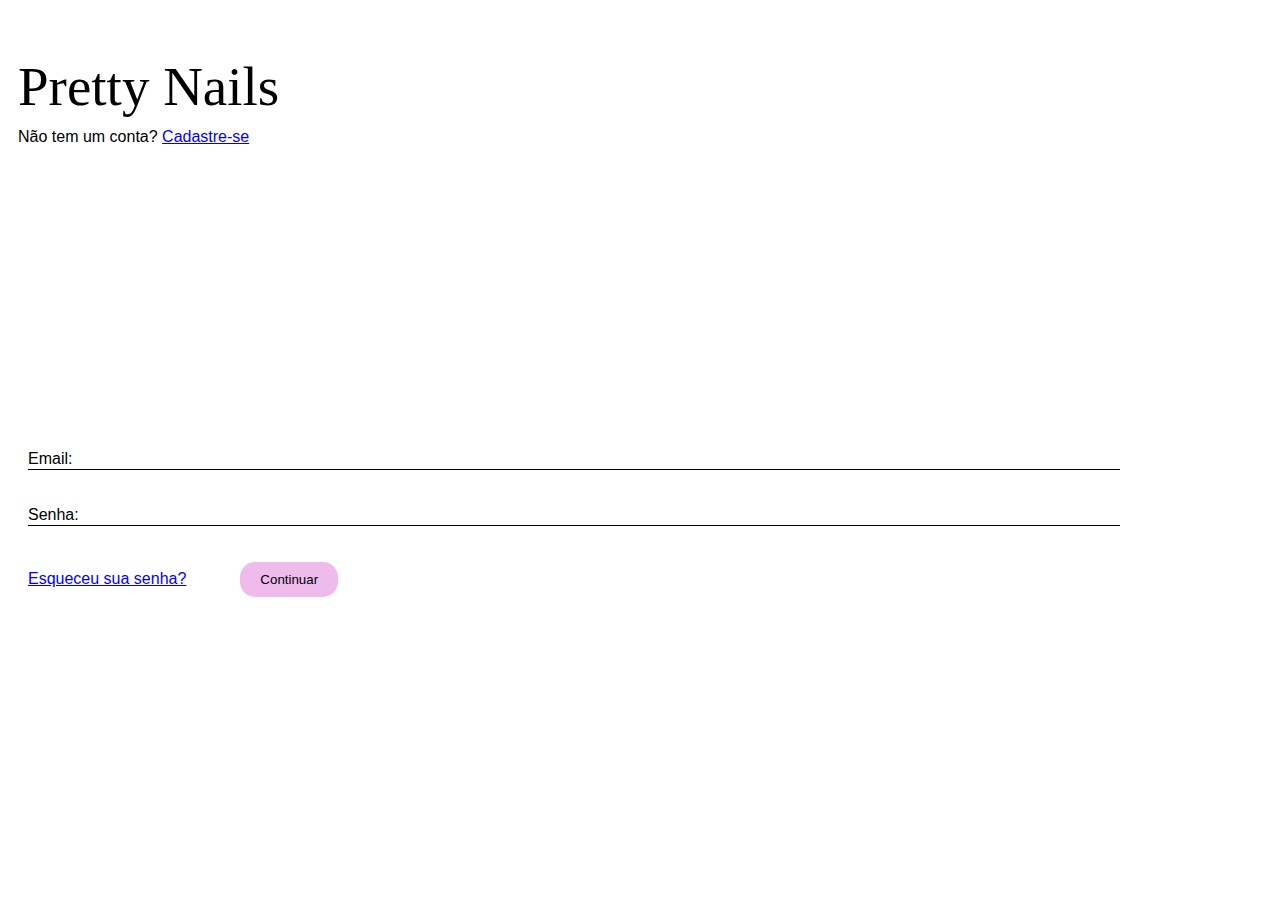
==== login.html @ 78f5f1a3 "Add files via upload" ====
<!DOCTYPE html>
<html lang="pt-br">
<head>
    <meta charset="UTF-8">
    <meta name="viewport" content="width=device-width, initial-scale=1.0">
    <title>Pretty Nails</title>
    <link rel="stylesheet" href="login.css">
    <link href="https://db.onlinewebfonts.com/c/317a953648270ae836a6c0fd507bbc61?family=Arrius+W00+Regular" rel="stylesheet">

</head>
<body>
    <p class="titulo"> Pretty Nails </p>
    <p class="sub-titulo">Não tem um conta?  <a href="">Cadastre-se</a></p>
    <div class="conteiner">
        <img src="img/logo Pretty nails.jpeg" alt="">
    </div>

    <!--formulario-->
    <br><br>
    <div class="box">
        <form action="">
        
            <div class="inputBox">
                <input type="text" name="email" id="email" class="inputUser" required>
                <label for="name" class="labelInput">Email:</label>
            </div>
            <br><br>
            <div class="inputBox">
                <input type="password" name="senha" id="email" class="inputUser" required>
                <label for="senha" class="labelInput">Senha:</label>
            </div>
            <br><br>
            <div class="botao">
                <a href="">Esqueceu sua senha?</a>
                <button type="submit">Continuar</button>
            </div>
        </form>
    </div>
    
</body>
</html>
---- login.css ----
.conteiner{
    margin-top: 10%;
    display: flex;
    align-items: center;
    justify-content: center;
    width: 100%;
    
}

body a{
    color: blue;
}

img{
    border-radius: 100%; 
    width: 70%;
    height: auto;
    margin-top: 10%;
}

.titulo{
    color: black;
    margin-left: 10px;
    font-size: 55px;
    font-family: "Arrius W00 Regular";
}
.sub-titulo{
    font-family: Arial, Helvetica, sans-serif;
    margin-left: 10px;
    margin-top: -45px;
}

.box{
    color: rgb(0, 0, 0);
    position: absolute;
    padding: 15px;
    border-radius: 15px;
    width: 85%;
    margin-left: 5px;
}

.inputBox{
    position: relative;
}
.inputUser{
    background: none;
    border: none;
    border-bottom: 1px solid rgb(0, 0, 0);
    outline: none;
    color: rgb(0, 0, 0);
    font-size: 15px;
    width: 100%;
    
}
.labelInput{
    font-family: Arial, Helvetica, sans-serif;
    position: absolute;
    top: 0px;
    left: 0px;
    pointer-events: none;
    transition: .5s;
}
.inputUser:focus ~ .labelInput,
.inputUser:valid ~ .labelInput{
    top: -20px;
    font-size: 12px;
    color: rgb(0, 0, 0);
}

button {
    margin-left: 50px;
    background-color: #efbbec; 
    color: #000000; 
    border: none; 
    padding: 10px 20px; 
    border-radius: 15px;  */
    cursor: pointer; 
    transition: background-color 0.3s ease-in-out; 
  }
  
  button:hover {
    background-color: #ad64a6;
}

.botao a{
    color: blue;
    font-family: Arial, Helvetica, sans-serif;
}
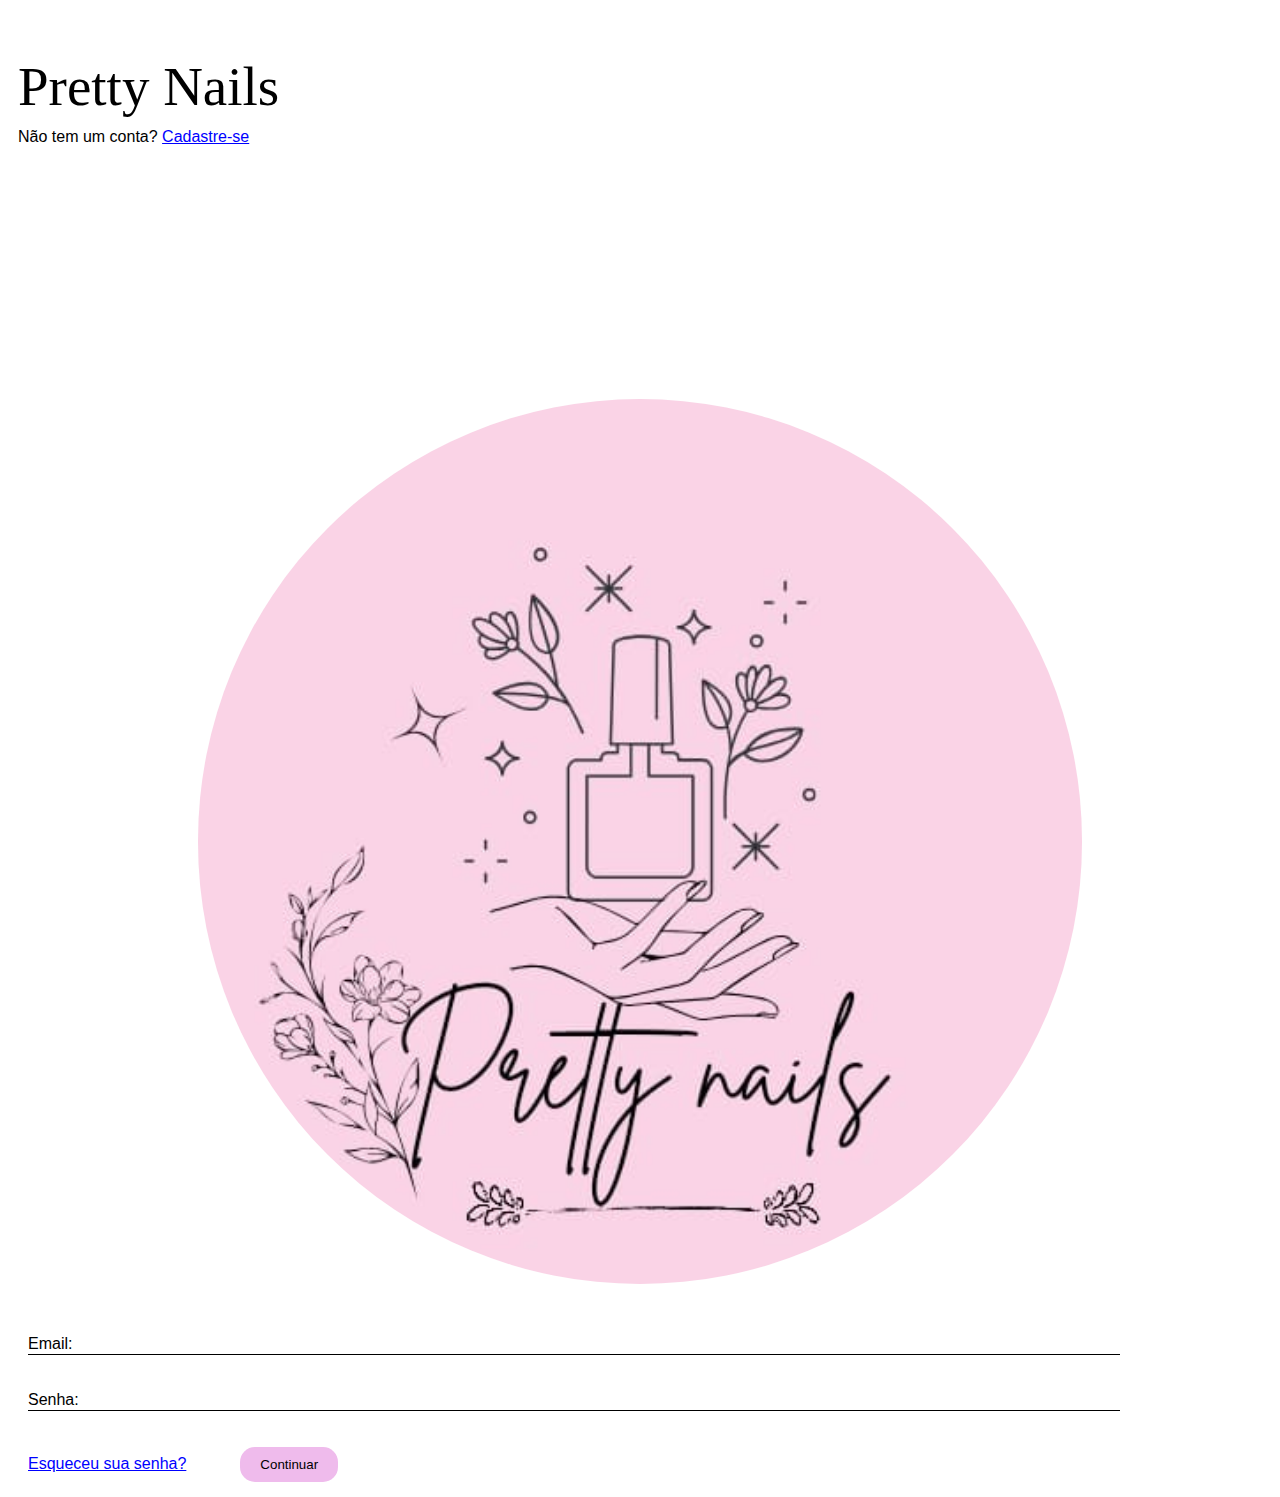
==== commit 3102a912: "Update login.html" ====
--- a/login.html
+++ b/login.html
@@ -12,7 +12,7 @@
     <p class="titulo"> Pretty Nails </p>
     <p class="sub-titulo">Não tem um conta?  <a href="">Cadastre-se</a></p>
     <div class="conteiner">
-        <img src="img/logo Pretty nails.jpeg" alt="">
+        <img src="logo Pretty nails.jpeg" alt="">
     </div>
 
     <!--formulario-->
@@ -38,4 +38,4 @@
     </div>
     
 </body>
-</html>+</html>
